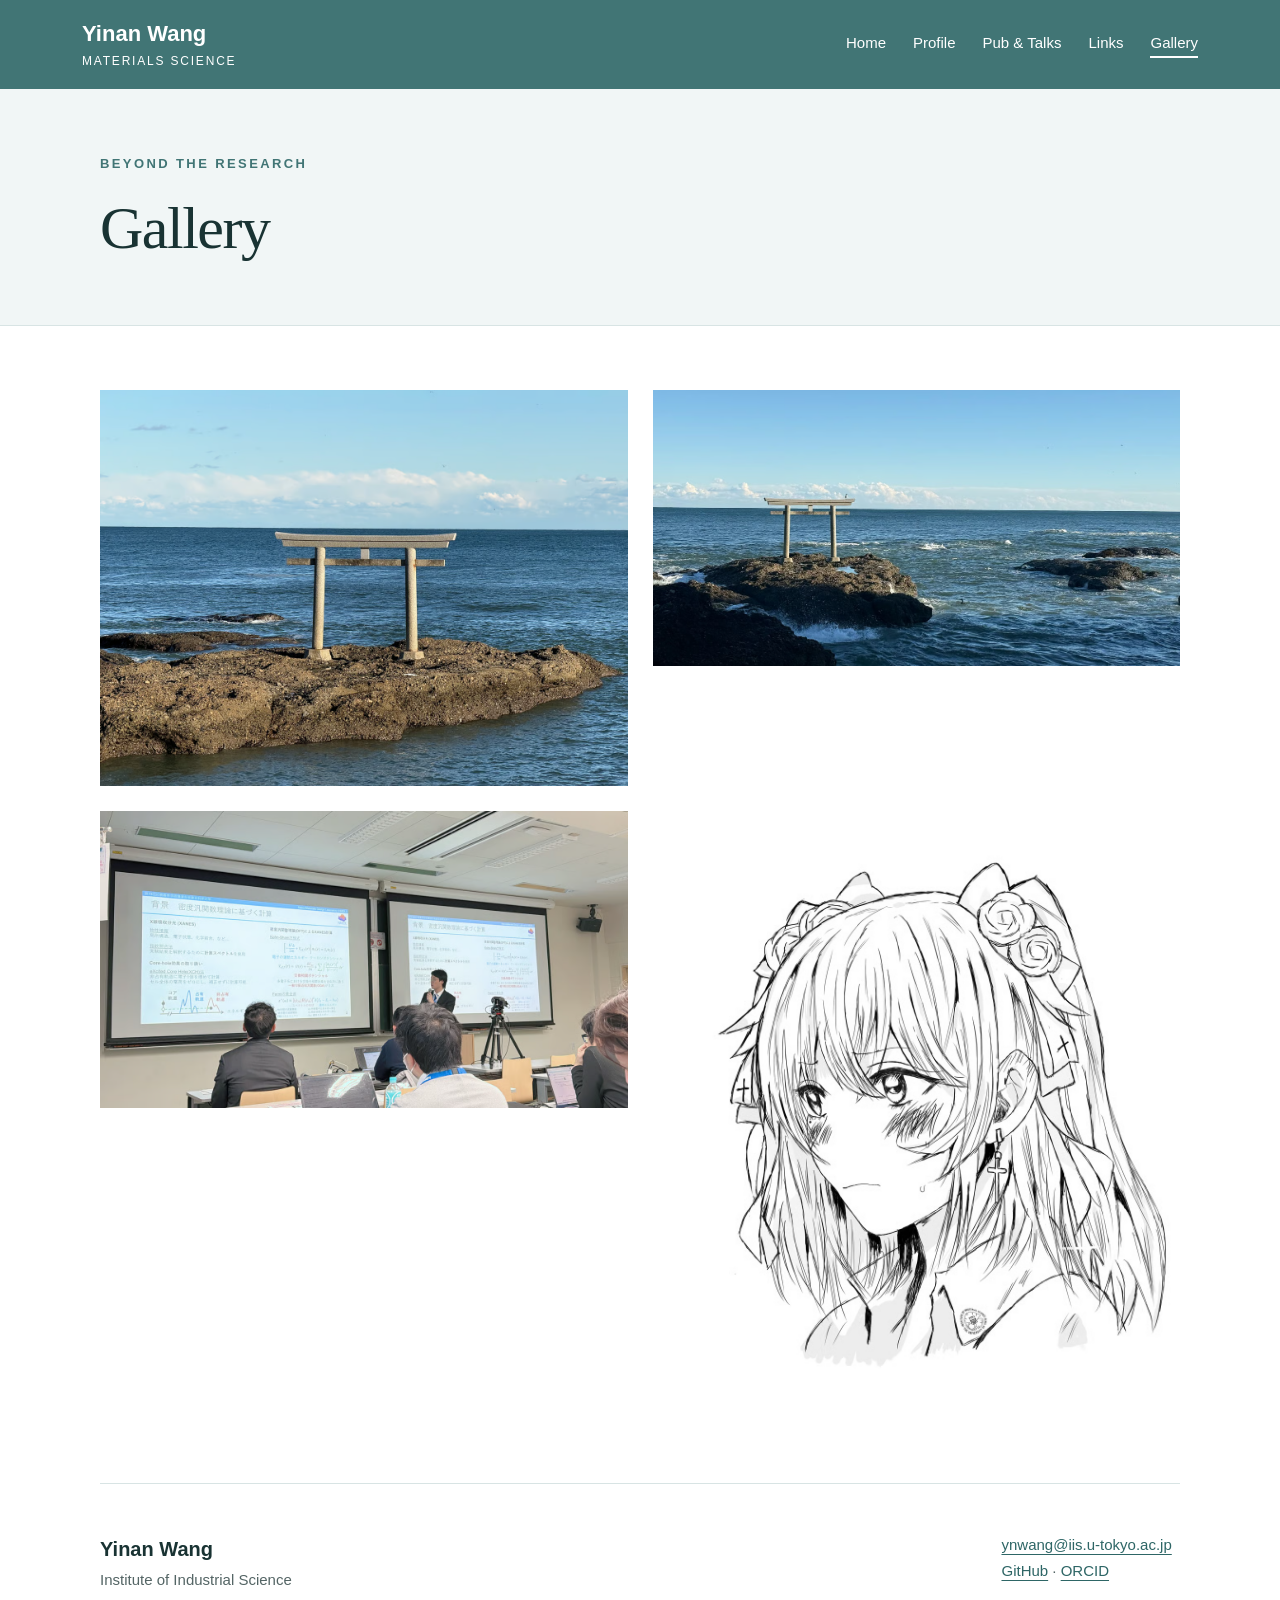
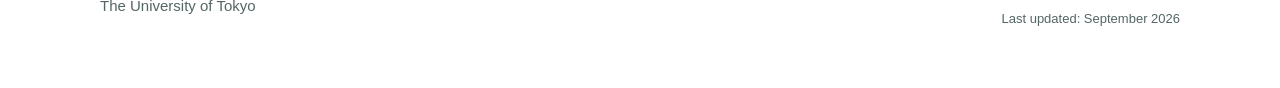
==== gallery.html @ ed092a75 "Migrate personal academic website from Jimdo Add responsive Home, Profile, Publications & Talks, Lin" ====
<!doctype html>
<html lang="en"><head><meta charset="utf-8"><meta name="viewport" content="width=device-width,initial-scale=1"><title>Gallery | Yinan Wang</title><meta name="description" content="Yinan Wang — materials science, measurement informatics, machine learning, XAS and EELS at the University of Tokyo."><meta name="theme-color" content="#417575"><link rel="canonical" href="https://yinanwang-iis.github.io/gallery.html"><link rel="icon" href="favicon.svg" type="image/svg+xml"><link rel="stylesheet" href="style.css"></head>
<body><a class="skip" href="#main">Skip to content</a><header><nav aria-label="Main navigation"><a class="wordmark" href="index.html">Yinan Wang<span>Materials Science</span></a><div class="nav-links"><a href="index.html">Home</a><a href="profile.html">Profile</a><a href="pub-and-talks.html">Pub & Talks</a><a href="links.html">Links</a><a href="gallery.html" aria-current="page">Gallery</a></div></nav></header><main id="main"><div class="page-title"><p class="eyebrow">BEYOND THE RESEARCH</p><h1>Gallery</h1></div><section class="section gallery" aria-label="Photo gallery"><a href="gallery-1.avif" aria-label="View torii gate on the rocky coast"><img class="" src="gallery-1.avif" alt="Torii gate on the rocky coast" loading="lazy" decoding="async"></a><a href="gallery-2.avif" aria-label="View torii gate and the open sea"><img class="" src="gallery-2.avif" alt="Torii gate and the open sea" loading="lazy" decoding="async"></a><a href="gallery-3.avif" aria-label="View research presentation"><img class="" src="gallery-3.avif" alt="Research presentation" loading="lazy" decoding="async"></a><a href="gallery-4.avif" aria-label="View black-and-white character illustration"><img class="" src="gallery-4.avif" alt="Black-and-white character illustration" loading="lazy" decoding="async"></a></section></main><footer><div><strong>Yinan Wang</strong><p>Institute of Industrial Science<br>The University of Tokyo</p></div><div><a href="mailto:ynwang@iis.u-tokyo.ac.jp">ynwang@iis.u-tokyo.ac.jp</a><p><a href="https://github.com/YinanWang-iis">GitHub</a> · <a href="https://orcid.org/0009-0008-8642-6753">ORCID</a></p><small>Last updated: September 2026</small></div></footer></body></html>
---- style.css ----
:root{--teal:#417575;--ink:#193333;--muted:#546565;--line:#d8e4e4;--soft:#f1f6f6}*{box-sizing:border-box}html{scroll-behavior:smooth;scroll-padding-top:110px}body{margin:0;font-family:Arial,"Noto Sans JP",sans-serif;color:var(--ink);font-size:17px;line-height:1.75;background:#fff}a{color:#2e6666;text-underline-offset:4px;overflow-wrap:anywhere}a:hover{color:#163c3c}a:focus-visible{outline:3px solid #bf8321;outline-offset:5px}header{background:var(--teal);color:white}nav{max-width:1180px;margin:auto;padding:20px 32px;display:flex;align-items:center;justify-content:space-between;gap:28px}nav a{color:white;text-decoration:none}nav a:hover{color:white;text-decoration:underline}.wordmark{font-size:22px;font-weight:700;line-height:1.25;white-space:nowrap}.wordmark span{display:block;font-size:12px;letter-spacing:1.8px;font-weight:400;text-transform:uppercase;margin-top:6px}.nav-links{display:flex;gap:27px;flex-wrap:wrap;font-size:15px}.nav-links a[aria-current]{border-bottom:2px solid #fff}.hero{position:relative;min-height:490px;display:grid;align-items:center;isolation:isolate;background:#294c4c;color:#fff}.hero>img{position:absolute;inset:0;width:100%;height:100%;object-fit:cover;z-index:-2}.hero:after{content:"";position:absolute;inset:0;z-index:-1;background:linear-gradient(90deg,rgba(9,28,31,.64),rgba(9,28,31,.16))}.hero>div{width:min(1080px,calc(100% - 64px));margin:auto;padding:60px 0}.eyebrow{font-size:13px;font-weight:700;letter-spacing:2.4px;margin:0 0 20px}h1{font-family:Georgia,"Times New Roman",serif;font-size:clamp(42px,6.5vw,78px);line-height:1.1;letter-spacing:-1.5px;margin:0 0 25px;font-weight:400}.hero-subtitle{font-size:20px;max-width:540px}.section{max-width:1080px;margin:auto;padding:64px 0;border-bottom:1px solid var(--line)}h2{font-size:29px;line-height:1.3;letter-spacing:-.5px;margin:0 0 28px}h3{font-size:20px;line-height:1.5;margin:20px 0 10px}p{margin:0 0 20px}.about{display:grid;grid-template-columns:1fr 245px;align-items:center;gap:75px}.portrait{width:245px;height:270px;object-fit:cover;object-position:center;border-radius:2px}.text-link{display:inline-block;font-weight:700;margin-top:14px}.news ul{padding:0;list-style:none;margin:0}.news li{padding:14px 0;border-bottom:1px solid #e6eeee}.news li:last-child{border:0}.education{display:grid;grid-template-columns:1fr 280px;gap:64px;align-items:center}.education img{width:100%;height:350px;object-fit:cover}.research-grid{display:grid;grid-template-columns:repeat(3,1fr);gap:35px 26px}.research-grid article{min-width:0}.research-image{width:100%;height:190px;object-fit:cover}.research-grid p{font-size:16px;color:var(--muted)}.skills-grid{display:grid;grid-template-columns:repeat(3,1fr);gap:36px}.honors{background:var(--soft);padding:38px;margin-top:35px}.honors p:last-child{margin-bottom:0}.page-title{background:var(--soft);padding:64px max(32px,calc((100vw - 1080px)/2));border-bottom:1px solid var(--line)}.page-title h1{font-size:clamp(40px,5vw,60px);margin:0}.page-title .eyebrow{color:var(--teal)}.prose{max-width:860px}.prose p{line-height:1.95}.publications h2{color:var(--teal);margin-top:50px;padding-bottom:15px;border-bottom:1px solid var(--line)}.publications h2:first-child{margin-top:0}.publications h3{max-width:930px;font-size:19px}.publications p{margin-bottom:28px}.publications h3+h3{font-size:17px;font-weight:400;color:var(--muted);margin-top:4px}.links ul{padding-left:22px}.links li{margin-bottom:12px}.gallery{display:grid;grid-template-columns:1fr 1fr;gap:25px;align-items:start}.gallery img{width:100%;height:auto;display:block}.gallery a{display:block}footer{max-width:1080px;margin:0 auto;padding:48px 0;display:flex;justify-content:space-between;gap:28px;font-size:15px;color:var(--muted)}footer strong{color:var(--ink);font-size:20px}footer small{font-size:13px}.skip{position:absolute;left:10px;top:-100px;background:white;color:var(--ink);padding:10px;z-index:10}.skip:focus{top:10px}@media(max-width:1160px){.section,footer{margin-left:32px;margin-right:32px}}@media(max-width:760px){body{font-size:16px}nav{padding:18px 22px;align-items:flex-start;flex-direction:column;gap:18px}.nav-links{gap:14px 22px;font-size:14px}.wordmark span{font-size:12px}.hero{min-height:360px}.hero>div{width:calc(100% - 44px)}.hero-subtitle{font-size:17px}.section{padding:38px 0;margin:0 22px}h2{font-size:25px}.about{grid-template-columns:1fr;gap:24px}.portrait{width:180px;height:200px}.education{grid-template-columns:1fr;gap:24px}.education img{height:280px}.research-grid{grid-template-columns:1fr 1fr;gap:28px 20px}.research-image{height:150px}.skills-grid{grid-template-columns:1fr;gap:10px}.honors{padding:28px;margin-top:28px}.page-title{padding:38px 22px}.gallery{gap:16px}footer{margin:0 22px;flex-direction:column;padding:36px 0}}@media(max-width:440px){.research-grid,.gallery{grid-template-columns:1fr}.research-image{height:auto;max-height:250px;object-fit:cover}.nav-links{gap:12px 16px}}@media(prefers-reduced-motion:reduce){html{scroll-behavior:auto}}@media print{header,.hero,footer{display:none}.section{break-inside:avoid;padding:20px 0}a{color:inherit}}
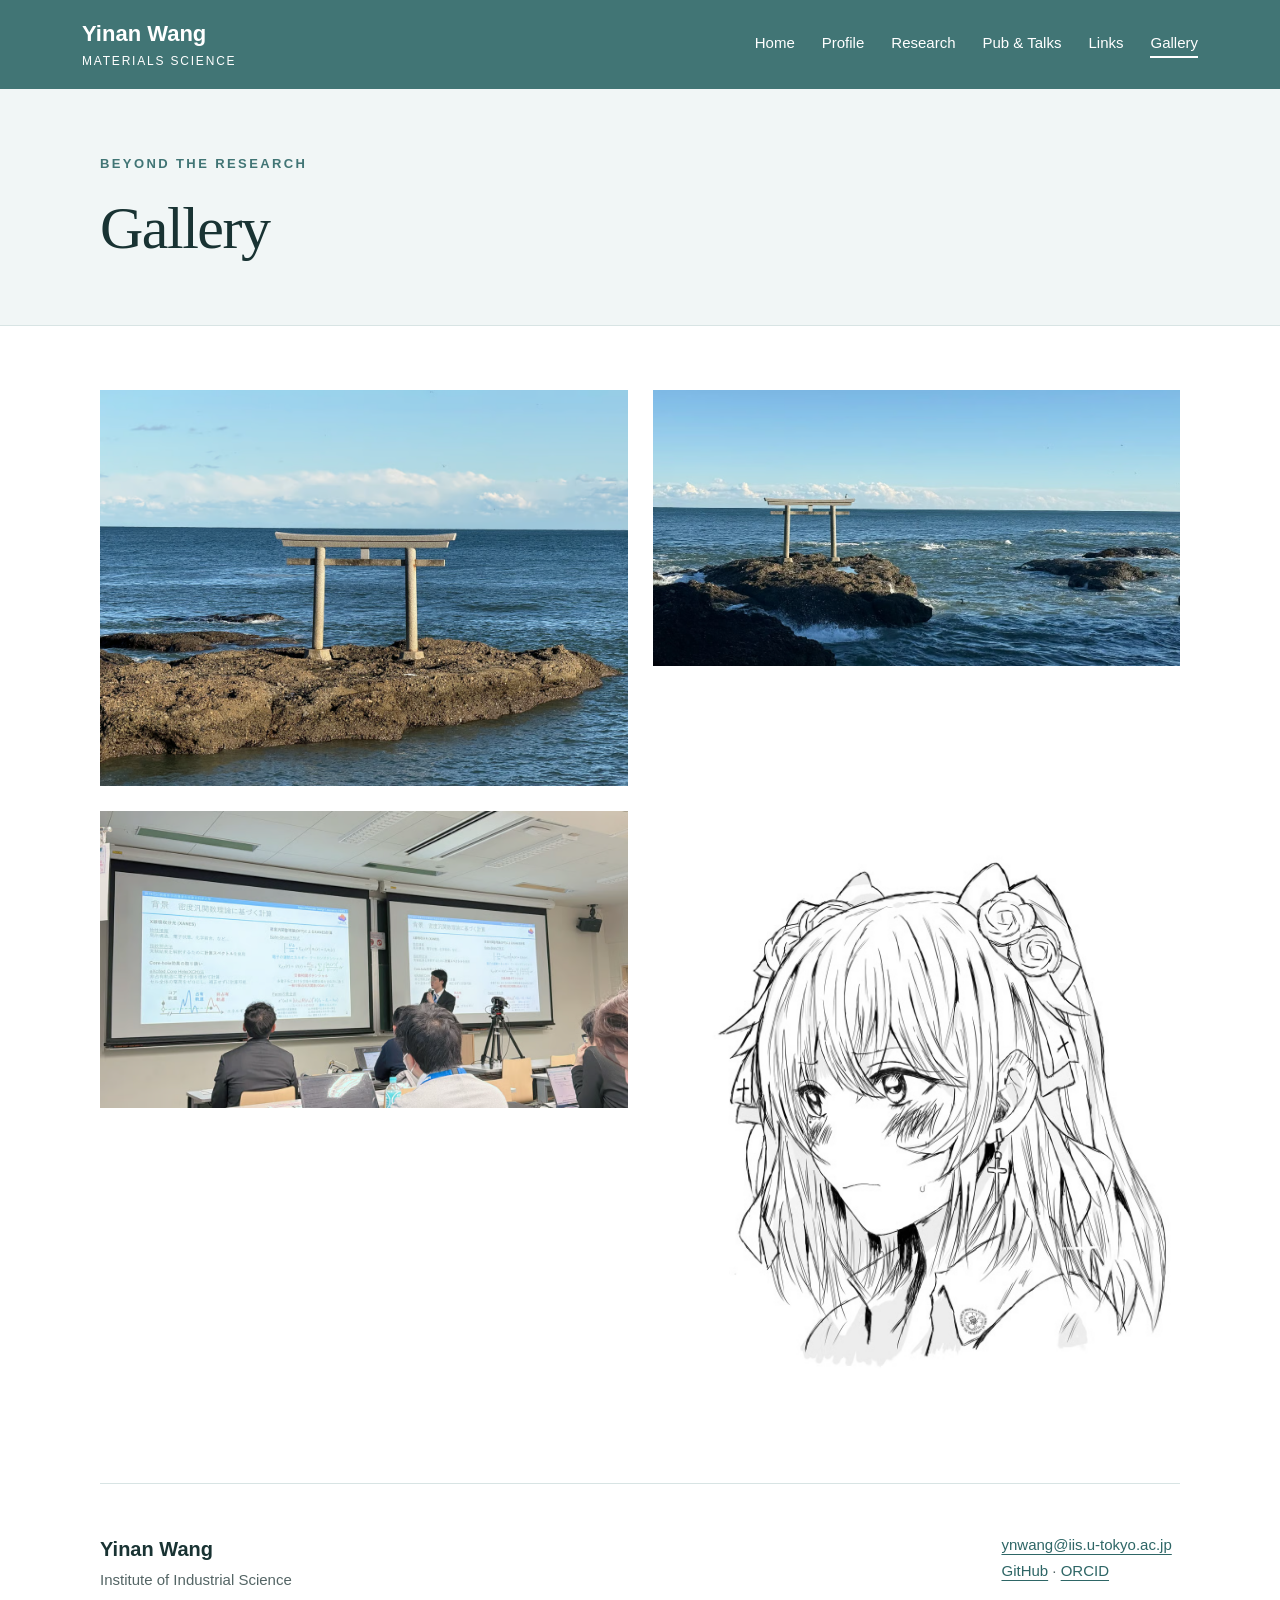
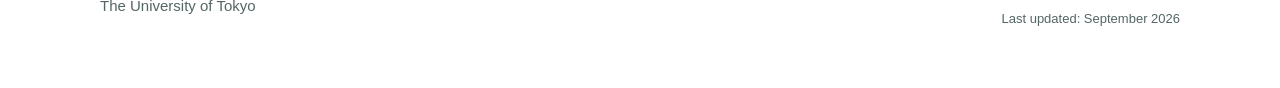
==== commit 7c8afe18: "Add Research page and tidy membership and publication spacing Introduce core-loss spectroscopy and 2" ====
--- a/gallery.html
+++ b/gallery.html
@@ -1,3 +1,3 @@
 <!doctype html>
 <html lang="en"><head><meta charset="utf-8"><meta name="viewport" content="width=device-width,initial-scale=1"><title>Gallery | Yinan Wang</title><meta name="description" content="Yinan Wang — materials science, measurement informatics, machine learning, XAS and EELS at the University of Tokyo."><meta name="theme-color" content="#417575"><link rel="canonical" href="https://yinanwang-iis.github.io/gallery.html"><link rel="icon" href="favicon.svg" type="image/svg+xml"><link rel="stylesheet" href="style.css"></head>
-<body><a class="skip" href="#main">Skip to content</a><header><nav aria-label="Main navigation"><a class="wordmark" href="index.html">Yinan Wang<span>Materials Science</span></a><div class="nav-links"><a href="index.html">Home</a><a href="profile.html">Profile</a><a href="pub-and-talks.html">Pub & Talks</a><a href="links.html">Links</a><a href="gallery.html" aria-current="page">Gallery</a></div></nav></header><main id="main"><div class="page-title"><p class="eyebrow">BEYOND THE RESEARCH</p><h1>Gallery</h1></div><section class="section gallery" aria-label="Photo gallery"><a href="gallery-1.avif" aria-label="View torii gate on the rocky coast"><img class="" src="gallery-1.avif" alt="Torii gate on the rocky coast" loading="lazy" decoding="async"></a><a href="gallery-2.avif" aria-label="View torii gate and the open sea"><img class="" src="gallery-2.avif" alt="Torii gate and the open sea" loading="lazy" decoding="async"></a><a href="gallery-3.avif" aria-label="View research presentation"><img class="" src="gallery-3.avif" alt="Research presentation" loading="lazy" decoding="async"></a><a href="gallery-4.avif" aria-label="View black-and-white character illustration"><img class="" src="gallery-4.avif" alt="Black-and-white character illustration" loading="lazy" decoding="async"></a></section></main><footer><div><strong>Yinan Wang</strong><p>Institute of Industrial Science<br>The University of Tokyo</p></div><div><a href="mailto:ynwang@iis.u-tokyo.ac.jp">ynwang@iis.u-tokyo.ac.jp</a><p><a href="https://github.com/YinanWang-iis">GitHub</a> · <a href="https://orcid.org/0009-0008-8642-6753">ORCID</a></p><small>Last updated: September 2026</small></div></footer></body></html>+<body><a class="skip" href="#main">Skip to content</a><header><nav aria-label="Main navigation"><a class="wordmark" href="index.html">Yinan Wang<span>Materials Science</span></a><div class="nav-links"><a href="index.html">Home</a><a href="profile.html">Profile</a><a href="research.html">Research</a><a href="pub-and-talks.html">Pub & Talks</a><a href="links.html">Links</a><a href="gallery.html" aria-current="page">Gallery</a></div></nav></header><main id="main"><div class="page-title"><p class="eyebrow">BEYOND THE RESEARCH</p><h1>Gallery</h1></div><section class="section gallery" aria-label="Photo gallery"><a href="gallery-1.avif" aria-label="View torii gate on the rocky coast"><img class="" src="gallery-1.avif" alt="Torii gate on the rocky coast" loading="lazy" decoding="async"></a><a href="gallery-2.avif" aria-label="View torii gate and the open sea"><img class="" src="gallery-2.avif" alt="Torii gate and the open sea" loading="lazy" decoding="async"></a><a href="gallery-3.avif" aria-label="View research presentation"><img class="" src="gallery-3.avif" alt="Research presentation" loading="lazy" decoding="async"></a><a href="gallery-4.avif" aria-label="View black-and-white character illustration"><img class="" src="gallery-4.avif" alt="Black-and-white character illustration" loading="lazy" decoding="async"></a></section></main><footer><div><strong>Yinan Wang</strong><p>Institute of Industrial Science<br>The University of Tokyo</p></div><div><a href="mailto:ynwang@iis.u-tokyo.ac.jp">ynwang@iis.u-tokyo.ac.jp</a><p><a href="https://github.com/YinanWang-iis">GitHub</a> · <a href="https://orcid.org/0009-0008-8642-6753">ORCID</a></p><small>Last updated: September 2026</small></div></footer></body></html>
--- a/style.css
+++ b/style.css
@@ -1 +1,4 @@
 :root{--teal:#417575;--ink:#193333;--muted:#546565;--line:#d8e4e4;--soft:#f1f6f6}*{box-sizing:border-box}html{scroll-behavior:smooth;scroll-padding-top:110px}body{margin:0;font-family:Arial,"Noto Sans JP",sans-serif;color:var(--ink);font-size:17px;line-height:1.75;background:#fff}a{color:#2e6666;text-underline-offset:4px;overflow-wrap:anywhere}a:hover{color:#163c3c}a:focus-visible{outline:3px solid #bf8321;outline-offset:5px}header{background:var(--teal);color:white}nav{max-width:1180px;margin:auto;padding:20px 32px;display:flex;align-items:center;justify-content:space-between;gap:28px}nav a{color:white;text-decoration:none}nav a:hover{color:white;text-decoration:underline}.wordmark{font-size:22px;font-weight:700;line-height:1.25;white-space:nowrap}.wordmark span{display:block;font-size:12px;letter-spacing:1.8px;font-weight:400;text-transform:uppercase;margin-top:6px}.nav-links{display:flex;gap:27px;flex-wrap:wrap;font-size:15px}.nav-links a[aria-current]{border-bottom:2px solid #fff}.hero{position:relative;min-height:490px;display:grid;align-items:center;isolation:isolate;background:#294c4c;color:#fff}.hero>img{position:absolute;inset:0;width:100%;height:100%;object-fit:cover;z-index:-2}.hero:after{content:"";position:absolute;inset:0;z-index:-1;background:linear-gradient(90deg,rgba(9,28,31,.64),rgba(9,28,31,.16))}.hero>div{width:min(1080px,calc(100% - 64px));margin:auto;padding:60px 0}.eyebrow{font-size:13px;font-weight:700;letter-spacing:2.4px;margin:0 0 20px}h1{font-family:Georgia,"Times New Roman",serif;font-size:clamp(42px,6.5vw,78px);line-height:1.1;letter-spacing:-1.5px;margin:0 0 25px;font-weight:400}.hero-subtitle{font-size:20px;max-width:540px}.section{max-width:1080px;margin:auto;padding:64px 0;border-bottom:1px solid var(--line)}h2{font-size:29px;line-height:1.3;letter-spacing:-.5px;margin:0 0 28px}h3{font-size:20px;line-height:1.5;margin:20px 0 10px}p{margin:0 0 20px}.about{display:grid;grid-template-columns:1fr 245px;align-items:center;gap:75px}.portrait{width:245px;height:270px;object-fit:cover;object-position:center;border-radius:2px}.text-link{display:inline-block;font-weight:700;margin-top:14px}.news ul{padding:0;list-style:none;margin:0}.news li{padding:14px 0;border-bottom:1px solid #e6eeee}.news li:last-child{border:0}.education{display:grid;grid-template-columns:1fr 280px;gap:64px;align-items:center}.education img{width:100%;height:350px;object-fit:cover}.research-grid{display:grid;grid-template-columns:repeat(3,1fr);gap:35px 26px}.research-grid article{min-width:0}.research-image{width:100%;height:190px;object-fit:cover}.research-grid p{font-size:16px;color:var(--muted)}.skills-grid{display:grid;grid-template-columns:repeat(3,1fr);gap:36px}.honors{background:var(--soft);padding:38px;margin-top:35px}.honors p:last-child{margin-bottom:0}.page-title{background:var(--soft);padding:64px max(32px,calc((100vw - 1080px)/2));border-bottom:1px solid var(--line)}.page-title h1{font-size:clamp(40px,5vw,60px);margin:0}.page-title .eyebrow{color:var(--teal)}.prose{max-width:860px}.prose p{line-height:1.95}.publications h2{color:var(--teal);margin-top:50px;padding-bottom:15px;border-bottom:1px solid var(--line)}.publications h2:first-child{margin-top:0}.publications h3{max-width:930px;font-size:19px}.publications p{margin-bottom:28px}.publications h3+h3{font-size:17px;font-weight:400;color:var(--muted);margin-top:4px}.links ul{padding-left:22px}.links li{margin-bottom:12px}.gallery{display:grid;grid-template-columns:1fr 1fr;gap:25px;align-items:start}.gallery img{width:100%;height:auto;display:block}.gallery a{display:block}footer{max-width:1080px;margin:0 auto;padding:48px 0;display:flex;justify-content:space-between;gap:28px;font-size:15px;color:var(--muted)}footer strong{color:var(--ink);font-size:20px}footer small{font-size:13px}.skip{position:absolute;left:10px;top:-100px;background:white;color:var(--ink);padding:10px;z-index:10}.skip:focus{top:10px}@media(max-width:1160px){.section,footer{margin-left:32px;margin-right:32px}}@media(max-width:760px){body{font-size:16px}nav{padding:18px 22px;align-items:flex-start;flex-direction:column;gap:18px}.nav-links{gap:14px 22px;font-size:14px}.wordmark span{font-size:12px}.hero{min-height:360px}.hero>div{width:calc(100% - 44px)}.hero-subtitle{font-size:17px}.section{padding:38px 0;margin:0 22px}h2{font-size:25px}.about{grid-template-columns:1fr;gap:24px}.portrait{width:180px;height:200px}.education{grid-template-columns:1fr;gap:24px}.education img{height:280px}.research-grid{grid-template-columns:1fr 1fr;gap:28px 20px}.research-image{height:150px}.skills-grid{grid-template-columns:1fr;gap:10px}.honors{padding:28px;margin-top:28px}.page-title{padding:38px 22px}.gallery{gap:16px}footer{margin:0 22px;flex-direction:column;padding:36px 0}}@media(max-width:440px){.research-grid,.gallery{grid-template-columns:1fr}.research-image{height:auto;max-height:250px;object-fit:cover}.nav-links{gap:12px 16px}}@media(prefers-reduced-motion:reduce){html{scroll-behavior:auto}}@media print{header,.hero,footer{display:none}.section{break-inside:avoid;padding:20px 0}a{color:inherit}}
+
+/* Research page */
+.research-overview{max-width:860px;margin:0 auto;padding:42px 0 0}.research-topics{display:flex;flex-wrap:wrap;gap:12px 28px;margin:26px 0 0;font-size:16px;font-weight:700}.research-detail{max-width:860px}.research-detail>.eyebrow{color:var(--teal)}.research-project{margin-top:34px;padding-left:24px;border-left:3px solid var(--line)}.research-project h3{font-size:23px;line-height:1.4;margin:0 0 16px}.research-context{background:var(--soft);padding:26px 28px;margin-top:38px}.research-context h3{margin:0 0 12px}.research-context p{margin:0}.related-paper{font-size:16px;line-height:1.6;margin-bottom:0}.related-paper span{display:block;color:var(--muted);font-size:13px;letter-spacing:1px;text-transform:uppercase;margin-bottom:5px}.research-detail>p{max-width:820px}@media(max-width:1160px){.research-overview{margin-left:32px;margin-right:32px}}@media(max-width:760px){.research-overview{margin:0 22px;padding-top:30px}.research-project{padding-left:18px}.research-project h3{font-size:21px}.research-context{padding:22px}.research-topics{gap:10px 20px}}
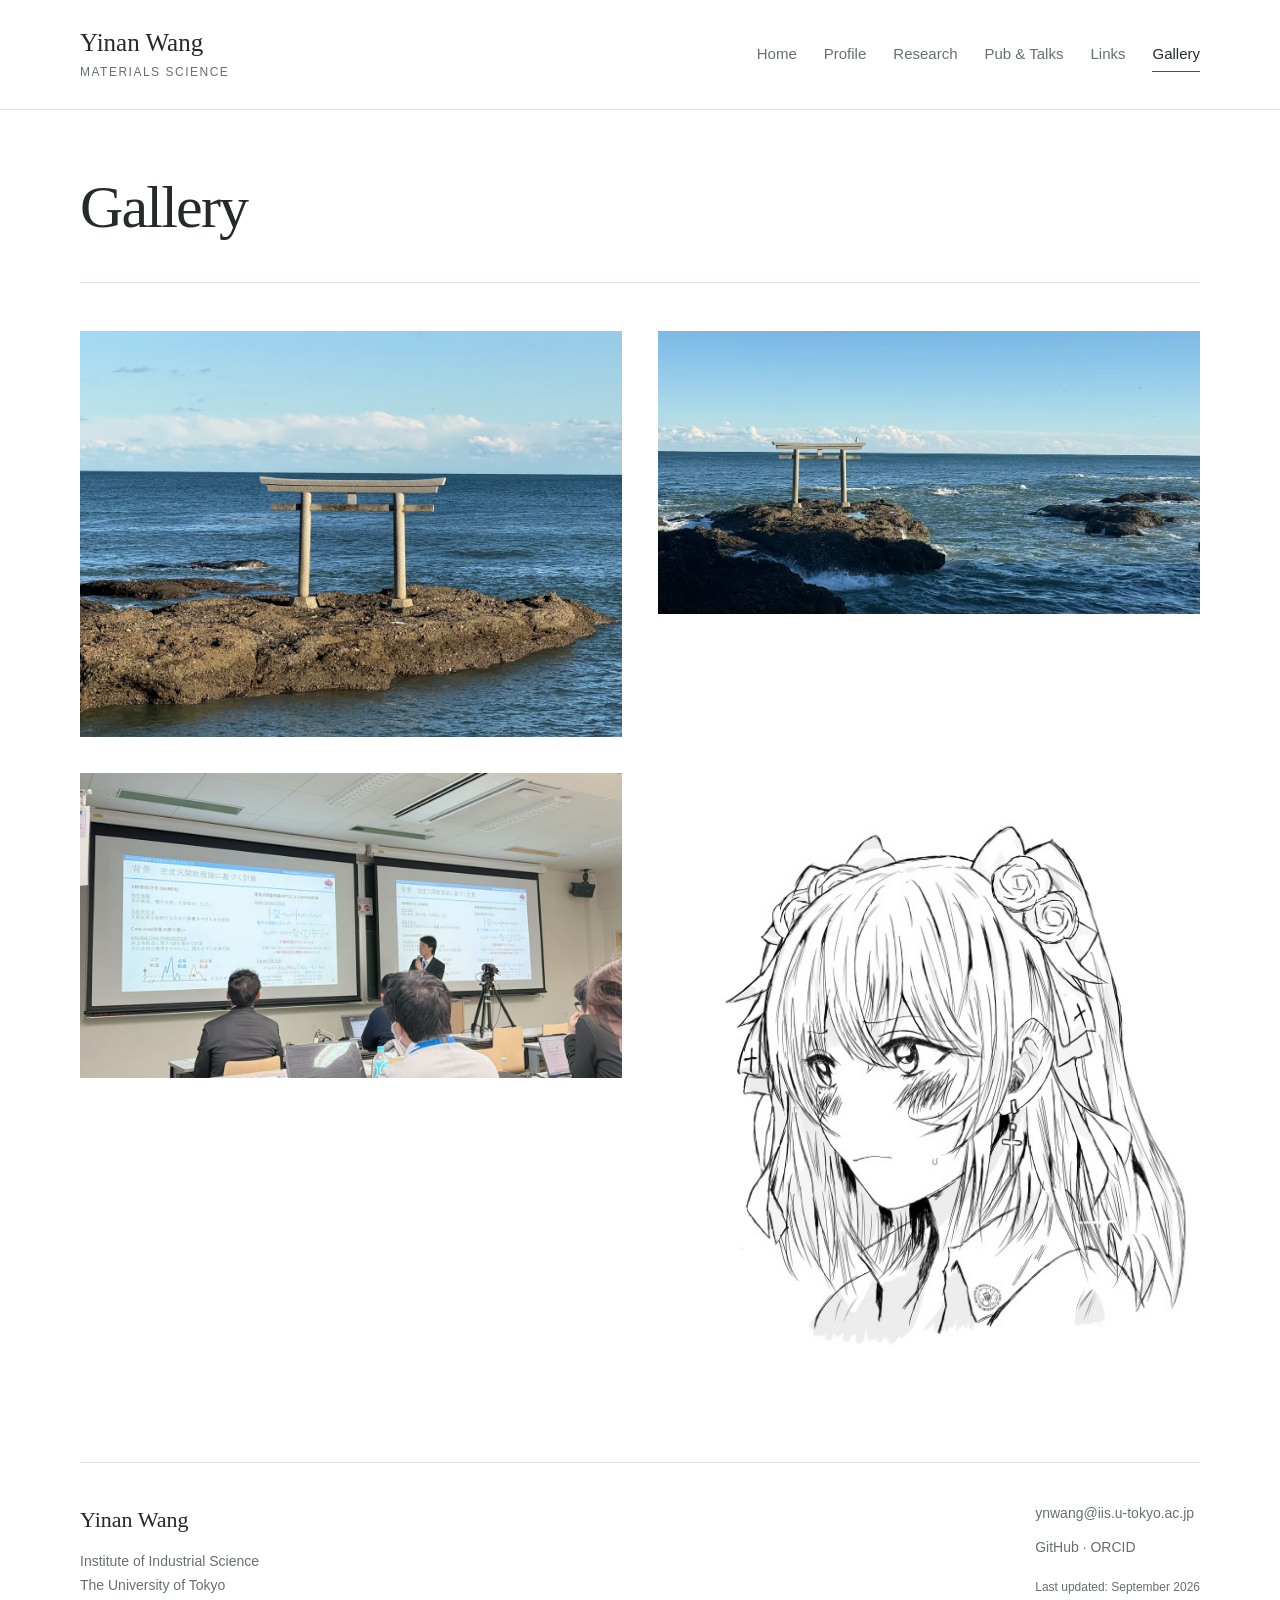
==== commit 4225397a: "Refine academic layout, typography, and links Rework the homepage into a restrained editorial layout" ====
--- a/gallery.html
+++ b/gallery.html
@@ -1,3 +1,3 @@
 <!doctype html>
-<html lang="en"><head><meta charset="utf-8"><meta name="viewport" content="width=device-width,initial-scale=1"><title>Gallery | Yinan Wang</title><meta name="description" content="Yinan Wang — materials science, measurement informatics, machine learning, XAS and EELS at the University of Tokyo."><meta name="theme-color" content="#417575"><link rel="canonical" href="https://yinanwang-iis.github.io/gallery.html"><link rel="icon" href="favicon.svg" type="image/svg+xml"><link rel="stylesheet" href="style.css"></head>
-<body><a class="skip" href="#main">Skip to content</a><header><nav aria-label="Main navigation"><a class="wordmark" href="index.html">Yinan Wang<span>Materials Science</span></a><div class="nav-links"><a href="index.html">Home</a><a href="profile.html">Profile</a><a href="research.html">Research</a><a href="pub-and-talks.html">Pub & Talks</a><a href="links.html">Links</a><a href="gallery.html" aria-current="page">Gallery</a></div></nav></header><main id="main"><div class="page-title"><p class="eyebrow">BEYOND THE RESEARCH</p><h1>Gallery</h1></div><section class="section gallery" aria-label="Photo gallery"><a href="gallery-1.avif" aria-label="View torii gate on the rocky coast"><img class="" src="gallery-1.avif" alt="Torii gate on the rocky coast" loading="lazy" decoding="async"></a><a href="gallery-2.avif" aria-label="View torii gate and the open sea"><img class="" src="gallery-2.avif" alt="Torii gate and the open sea" loading="lazy" decoding="async"></a><a href="gallery-3.avif" aria-label="View research presentation"><img class="" src="gallery-3.avif" alt="Research presentation" loading="lazy" decoding="async"></a><a href="gallery-4.avif" aria-label="View black-and-white character illustration"><img class="" src="gallery-4.avif" alt="Black-and-white character illustration" loading="lazy" decoding="async"></a></section></main><footer><div><strong>Yinan Wang</strong><p>Institute of Industrial Science<br>The University of Tokyo</p></div><div><a href="mailto:ynwang@iis.u-tokyo.ac.jp">ynwang@iis.u-tokyo.ac.jp</a><p><a href="https://github.com/YinanWang-iis">GitHub</a> · <a href="https://orcid.org/0009-0008-8642-6753">ORCID</a></p><small>Last updated: September 2026</small></div></footer></body></html>+<html lang="en"><head><meta charset="utf-8"><meta name="viewport" content="width=device-width,initial-scale=1"><title>Gallery | Yinan Wang</title><meta name="description" content="Yinan Wang — materials science, measurement informatics, machine learning, XAS and EELS at the University of Tokyo."><meta name="theme-color" content="#ffffff"><link rel="canonical" href="https://yinanwang-iis.github.io/gallery.html"><link rel="icon" href="favicon.svg" type="image/svg+xml"><link rel="stylesheet" href="style.css?v=20260926-editorial"></head>
+<body><a class="skip" href="#main">Skip to content</a><header><nav aria-label="Main navigation"><a class="wordmark" href="index.html">Yinan Wang<span>Materials Science</span></a><div class="nav-links"><a href="index.html">Home</a><a href="profile.html">Profile</a><a href="research.html">Research</a><a href="pub-and-talks.html">Pub & Talks</a><a href="links.html">Links</a><a href="gallery.html" aria-current="page">Gallery</a></div></nav></header><main id="main"><div class="page-title"><h1>Gallery</h1></div><section class="section gallery" aria-label="Photo gallery"><a href="gallery-1.avif" aria-label="View torii gate on the rocky coast"><img class="" src="gallery-1.avif" width="1280" height="960" alt="Torii gate on the rocky coast" loading="lazy" decoding="async"></a><a href="gallery-2.avif" aria-label="View torii gate and the open sea"><img class="" src="gallery-2.avif" width="1280" height="669" alt="Torii gate and the open sea" loading="lazy" decoding="async"></a><a href="gallery-3.avif" aria-label="View research presentation"><img class="" src="gallery-3.avif" width="1280" height="720" alt="Research presentation" loading="lazy" decoding="async"></a><a href="gallery-4.avif" aria-label="View black-and-white character illustration"><img class="" src="gallery-4.avif" width="1110" height="1280" alt="Black-and-white character illustration" loading="lazy" decoding="async"></a></section></main><footer><div><strong>Yinan Wang</strong><p>Institute of Industrial Science<br>The University of Tokyo</p></div><div><a href="mailto:ynwang@iis.u-tokyo.ac.jp">ynwang@iis.u-tokyo.ac.jp</a><p><a href="https://github.com/YinanWang-iis">GitHub</a> · <a href="https://orcid.org/0009-0008-8642-6753">ORCID</a></p><small>Last updated: September 2026</small></div></footer></body></html>
--- a/style.css
+++ b/style.css
@@ -1,4 +1,10 @@
-:root{--teal:#417575;--ink:#193333;--muted:#546565;--line:#d8e4e4;--soft:#f1f6f6}*{box-sizing:border-box}html{scroll-behavior:smooth;scroll-padding-top:110px}body{margin:0;font-family:Arial,"Noto Sans JP",sans-serif;color:var(--ink);font-size:17px;line-height:1.75;background:#fff}a{color:#2e6666;text-underline-offset:4px;overflow-wrap:anywhere}a:hover{color:#163c3c}a:focus-visible{outline:3px solid #bf8321;outline-offset:5px}header{background:var(--teal);color:white}nav{max-width:1180px;margin:auto;padding:20px 32px;display:flex;align-items:center;justify-content:space-between;gap:28px}nav a{color:white;text-decoration:none}nav a:hover{color:white;text-decoration:underline}.wordmark{font-size:22px;font-weight:700;line-height:1.25;white-space:nowrap}.wordmark span{display:block;font-size:12px;letter-spacing:1.8px;font-weight:400;text-transform:uppercase;margin-top:6px}.nav-links{display:flex;gap:27px;flex-wrap:wrap;font-size:15px}.nav-links a[aria-current]{border-bottom:2px solid #fff}.hero{position:relative;min-height:490px;display:grid;align-items:center;isolation:isolate;background:#294c4c;color:#fff}.hero>img{position:absolute;inset:0;width:100%;height:100%;object-fit:cover;z-index:-2}.hero:after{content:"";position:absolute;inset:0;z-index:-1;background:linear-gradient(90deg,rgba(9,28,31,.64),rgba(9,28,31,.16))}.hero>div{width:min(1080px,calc(100% - 64px));margin:auto;padding:60px 0}.eyebrow{font-size:13px;font-weight:700;letter-spacing:2.4px;margin:0 0 20px}h1{font-family:Georgia,"Times New Roman",serif;font-size:clamp(42px,6.5vw,78px);line-height:1.1;letter-spacing:-1.5px;margin:0 0 25px;font-weight:400}.hero-subtitle{font-size:20px;max-width:540px}.section{max-width:1080px;margin:auto;padding:64px 0;border-bottom:1px solid var(--line)}h2{font-size:29px;line-height:1.3;letter-spacing:-.5px;margin:0 0 28px}h3{font-size:20px;line-height:1.5;margin:20px 0 10px}p{margin:0 0 20px}.about{display:grid;grid-template-columns:1fr 245px;align-items:center;gap:75px}.portrait{width:245px;height:270px;object-fit:cover;object-position:center;border-radius:2px}.text-link{display:inline-block;font-weight:700;margin-top:14px}.news ul{padding:0;list-style:none;margin:0}.news li{padding:14px 0;border-bottom:1px solid #e6eeee}.news li:last-child{border:0}.education{display:grid;grid-template-columns:1fr 280px;gap:64px;align-items:center}.education img{width:100%;height:350px;object-fit:cover}.research-grid{display:grid;grid-template-columns:repeat(3,1fr);gap:35px 26px}.research-grid article{min-width:0}.research-image{width:100%;height:190px;object-fit:cover}.research-grid p{font-size:16px;color:var(--muted)}.skills-grid{display:grid;grid-template-columns:repeat(3,1fr);gap:36px}.honors{background:var(--soft);padding:38px;margin-top:35px}.honors p:last-child{margin-bottom:0}.page-title{background:var(--soft);padding:64px max(32px,calc((100vw - 1080px)/2));border-bottom:1px solid var(--line)}.page-title h1{font-size:clamp(40px,5vw,60px);margin:0}.page-title .eyebrow{color:var(--teal)}.prose{max-width:860px}.prose p{line-height:1.95}.publications h2{color:var(--teal);margin-top:50px;padding-bottom:15px;border-bottom:1px solid var(--line)}.publications h2:first-child{margin-top:0}.publications h3{max-width:930px;font-size:19px}.publications p{margin-bottom:28px}.publications h3+h3{font-size:17px;font-weight:400;color:var(--muted);margin-top:4px}.links ul{padding-left:22px}.links li{margin-bottom:12px}.gallery{display:grid;grid-template-columns:1fr 1fr;gap:25px;align-items:start}.gallery img{width:100%;height:auto;display:block}.gallery a{display:block}footer{max-width:1080px;margin:0 auto;padding:48px 0;display:flex;justify-content:space-between;gap:28px;font-size:15px;color:var(--muted)}footer strong{color:var(--ink);font-size:20px}footer small{font-size:13px}.skip{position:absolute;left:10px;top:-100px;background:white;color:var(--ink);padding:10px;z-index:10}.skip:focus{top:10px}@media(max-width:1160px){.section,footer{margin-left:32px;margin-right:32px}}@media(max-width:760px){body{font-size:16px}nav{padding:18px 22px;align-items:flex-start;flex-direction:column;gap:18px}.nav-links{gap:14px 22px;font-size:14px}.wordmark span{font-size:12px}.hero{min-height:360px}.hero>div{width:calc(100% - 44px)}.hero-subtitle{font-size:17px}.section{padding:38px 0;margin:0 22px}h2{font-size:25px}.about{grid-template-columns:1fr;gap:24px}.portrait{width:180px;height:200px}.education{grid-template-columns:1fr;gap:24px}.education img{height:280px}.research-grid{grid-template-columns:1fr 1fr;gap:28px 20px}.research-image{height:150px}.skills-grid{grid-template-columns:1fr;gap:10px}.honors{padding:28px;margin-top:28px}.page-title{padding:38px 22px}.gallery{gap:16px}footer{margin:0 22px;flex-direction:column;padding:36px 0}}@media(max-width:440px){.research-grid,.gallery{grid-template-columns:1fr}.research-image{height:auto;max-height:250px;object-fit:cover}.nav-links{gap:12px 16px}}@media(prefers-reduced-motion:reduce){html{scroll-behavior:auto}}@media print{header,.hero,footer{display:none}.section{break-inside:avoid;padding:20px 0}a{color:inherit}}
-
-/* Research page */
-.research-overview{max-width:860px;margin:0 auto;padding:42px 0 0}.research-topics{display:flex;flex-wrap:wrap;gap:12px 28px;margin:26px 0 0;font-size:16px;font-weight:700}.research-detail{max-width:860px}.research-detail>.eyebrow{color:var(--teal)}.research-project{margin-top:34px;padding-left:24px;border-left:3px solid var(--line)}.research-project h3{font-size:23px;line-height:1.4;margin:0 0 16px}.research-context{background:var(--soft);padding:26px 28px;margin-top:38px}.research-context h3{margin:0 0 12px}.research-context p{margin:0}.related-paper{font-size:16px;line-height:1.6;margin-bottom:0}.related-paper span{display:block;color:var(--muted);font-size:13px;letter-spacing:1px;text-transform:uppercase;margin-bottom:5px}.research-detail>p{max-width:820px}@media(max-width:1160px){.research-overview{margin-left:32px;margin-right:32px}}@media(max-width:760px){.research-overview{margin:0 22px;padding-top:30px}.research-project{padding-left:18px}.research-project h3{font-size:21px}.research-context{padding:22px}.research-topics{gap:10px 20px}}
+:root{--ink:#242b29;--muted:#66716c;--accent:#315d50;--line:#dfe5e1;--soft:#f5f7f5;--serif:Georgia,"Times New Roman",serif;--sans:"Segoe UI",Arial,"Noto Sans JP",sans-serif}
+*{box-sizing:border-box}html{scroll-behavior:smooth;scroll-padding-top:32px}body{margin:0;background:#fff;color:var(--ink);font:17px/1.75 var(--sans);-webkit-font-smoothing:antialiased}a{color:var(--accent);text-decoration-thickness:1px;text-underline-offset:5px;overflow-wrap:anywhere}a:hover{text-decoration-color:currentColor;color:#173d30}a:focus-visible{outline:2px solid var(--accent);outline-offset:5px}img{max-width:100%}p{margin:0 0 22px}strong{font-weight:600}h1,h2,h3{color:var(--ink)}h1,h2{font-family:var(--serif);font-weight:400}h1{font-size:clamp(46px,5.3vw,68px);line-height:1.12;letter-spacing:-1.8px;margin:0 0 26px}h2{font-size:32px;line-height:1.25;letter-spacing:-.65px;margin:0 0 24px}h3{font-size:20px;line-height:1.5;font-weight:600;margin:0 0 12px}header{border-bottom:1px solid var(--line)}nav{max-width:1184px;margin:auto;padding:29px 32px;display:flex;align-items:center;justify-content:space-between;gap:28px}.wordmark{font-family:var(--serif);font-size:25px;line-height:1.15;color:var(--ink);text-decoration:none;white-space:nowrap}.wordmark span{display:block;margin-top:7px;font:12px/1.3 var(--sans);letter-spacing:1.5px;text-transform:uppercase;color:var(--muted)}.nav-links{display:flex;gap:27px;flex-wrap:wrap}.nav-links a{color:var(--muted);text-decoration:none;font-size:15px;line-height:1.6;padding:5px 0;border-bottom:1px solid transparent}.nav-links a:hover,.nav-links a[aria-current="page"]{color:var(--ink);border-bottom-color:var(--accent)}
+.home-intro,.section,footer,.page-title,.campus-photo{max-width:1120px;margin-left:auto;margin-right:auto}.home-intro{display:grid;grid-template-columns:minmax(0,1fr) 260px;gap:100px;padding:76px 0 72px;align-items:center}.affiliation{font-size:14px;color:var(--muted);margin:0 0 26px}.intro-field{font-family:var(--serif);font-size:25px;line-height:1.4;margin-top:-8px;margin-bottom:24px}.intro-copy>p:not(.affiliation):not(.intro-field){max-width:655px;color:#48554f}.intro-links{display:flex;gap:26px;flex-wrap:wrap;margin-top:28px}.intro-links a{font-size:15px;font-weight:600;text-decoration:none;border-bottom:1px solid #a8bdb3;padding-bottom:3px}.intro-photo{margin:0}.intro-photo img{display:block;width:260px;height:290px;object-fit:cover;object-position:center 35%}.intro-photo figcaption{font-size:14px;margin-top:13px;color:var(--muted)}.intro-photo figcaption a{color:var(--muted);text-decoration:none}.intro-photo figcaption a:hover{text-decoration:underline}.section{padding:48px 0;border-top:1px solid var(--line)}.section-heading{display:flex;justify-content:space-between;align-items:baseline;gap:25px;margin-bottom:25px}.section-heading h2{margin:0}.quiet-link{font-size:14px;text-decoration:none;border-bottom:1px solid #a8bdb3;white-space:nowrap}.section-intro{color:var(--muted);max-width:780px;margin-bottom:30px}.home-section{display:grid;grid-template-columns:230px minmax(0,1fr);column-gap:55px}.home-section>.section-heading{display:block;grid-column:1}.home-section>.section-heading h2{font-size:27px}.home-section>.section-heading .quiet-link{display:inline-block;margin-top:16px}.home-section>:not(.section-heading){grid-column:2}.home-section>.section-heading+*{grid-row:1}.home-section>.section-intro{margin-bottom:24px}.home-section>.research-grid{grid-row:2}.news ul{list-style:none;padding:0;margin:0}.news li{display:grid;grid-template-columns:76px minmax(0,1fr);gap:22px;padding:0 0 16px;font-size:16px;line-height:1.65}.news li:last-child{padding-bottom:0}.news time{font-size:14px;color:var(--muted);font-variant-numeric:tabular-nums;padding-top:2px}.news a{text-decoration-color:#a8bdb3;white-space:normal}.news em{font-style:normal}.research-grid{display:grid;grid-template-columns:1fr 1fr;gap:26px 36px}.research-grid article{min-width:0}.research-grid h3{font-size:18px}.research-grid p{font-size:16px;color:var(--muted);margin:0}.education-list{margin:0}.education-list>div{display:grid;grid-template-columns:165px minmax(0,1fr);gap:26px;margin-bottom:25px}.education-list>div:last-child{margin-bottom:0}.education-list dt{font-size:14px;color:var(--muted);padding-top:2px}.education-list dd{margin:0;font-size:16px}.education-list dd span{display:block;color:var(--muted)}.plain-list{list-style:none;margin:0;padding:0}.plain-list li{margin:0 0 8px;font-size:16px}.plain-list li:last-child{margin-bottom:0}.plain-list a{text-decoration-color:#a8bdb3}.skills-grid{display:grid;grid-template-columns:repeat(3,minmax(0,1fr));gap:26px}.skills-grid h3{font-size:17px}.skills-grid p{font-size:16px;color:var(--muted);margin:0}.campus-photo{padding:24px 0 0;margin-top:0;margin-bottom:58px}.campus-photo img{display:block;width:100%;height:225px;object-fit:cover;object-position:center 43%}.campus-photo figcaption{font-size:13px;color:var(--muted);margin-top:10px}
+.page-title{padding:64px 0 40px}.page-title h1{font-size:clamp(43px,5vw,60px);margin:0}.page-title .eyebrow{display:none}.prose,.research-overview,.research-detail,.publications,.links-directory{max-width:850px;margin-left:auto;margin-right:auto}.prose{padding-top:36px;padding-bottom:60px}.prose h2{font-size:29px}.prose p{line-height:1.9;margin-bottom:26px}.research-overview{padding:0 0 35px;color:#48554f}.research-topics{display:flex;gap:16px 28px;flex-wrap:wrap;margin-top:28px}.research-topics a{font-size:15px;text-decoration:none;border-bottom:1px solid #a8bdb3;padding-bottom:3px}.research-detail{padding:40px 0}.research-detail>p{max-width:790px}.research-project{padding:27px 0;margin-top:8px;border-bottom:1px solid var(--line)}.research-project:last-child{padding-bottom:0;border-bottom:0}.research-project h3{font-size:22px;max-width:760px;line-height:1.45}.research-context{margin:32px 0 8px;padding-left:25px;border-left:2px solid var(--accent)}.research-context h3{font-size:19px}.research-context p{margin:0;color:#48554f}.related-paper{margin-top:24px}.reference-label{font-size:12px;text-transform:uppercase;letter-spacing:1.1px;color:var(--muted)}.reference-title{font-family:var(--serif);font-size:18px;line-height:1.5;margin:7px 0 10px;color:#48554f}.paper-link,.paper-actions a{font-size:14px;font-weight:600;text-decoration:none;border-bottom:1px solid #a8bdb3;padding-bottom:2px}.publications{padding:38px 0}.publications h2{font-size:29px;margin-bottom:12px}.publication-entry{padding:25px 0;border-bottom:1px solid var(--line)}.publication-entry:last-child{border:0;padding-bottom:0}.paper-title{font-family:var(--serif);font-size:24px;font-weight:400;line-height:1.4;margin-bottom:14px;letter-spacing:-.15px}.paper-authors{font-size:15px;color:var(--muted);line-height:1.7;margin:0 0 9px}.paper-authors strong{color:var(--ink);font-weight:600}.paper-meta{font-size:15px;color:var(--muted);margin:0 0 12px;line-height:1.65}.paper-actions{display:flex;gap:18px;align-items:center;margin-top:13px}.talk-entry{padding:24px 0;border-bottom:1px solid var(--line)}.talk-entry:last-child{border:0;padding-bottom:0}.talk-entry h3{font-size:19px;line-height:1.6;font-weight:600;margin-bottom:9px}.talk-translation{font-size:16px;line-height:1.65;color:#48554f;margin:0 0 16px}.talk-format{display:inline-block;font-size:13px;color:var(--accent);letter-spacing:.4px}.links-directory{padding-bottom:55px}.directory-section{padding:30px 0 20px;border-top:1px solid var(--line)}.directory-section h2{font-size:27px;margin:0 0 18px}.directory-link{display:grid;grid-template-columns:200px minmax(0,1fr) 20px;align-items:baseline;gap:24px;text-decoration:none;color:var(--ink);padding:17px 0;border-bottom:1px solid #edf0ed}.directory-link:last-child{border-bottom:0}.directory-link:hover .directory-name{text-decoration:underline;text-underline-offset:5px}.directory-name{font-size:18px;font-weight:500}.directory-detail{font-size:15px;color:var(--muted)}.external-mark{font-size:17px;color:var(--muted)}.archive>p{color:var(--muted);font-size:16px;margin:0 0 4px}.gallery{display:grid;grid-template-columns:1fr 1fr;gap:36px;align-items:start;padding-bottom:64px}.gallery img{width:100%;height:auto;display:block}.gallery a{display:block}
+footer{padding:38px 0 44px;border-top:1px solid var(--line);display:flex;justify-content:space-between;gap:40px;font-size:14px;color:var(--muted)}footer strong{font-family:var(--serif);font-size:22px;font-weight:400;color:var(--ink)}footer p{margin:9px 0 15px}footer a{color:var(--muted);text-decoration:none}footer a:hover{text-decoration:underline}footer small{font-size:12px}.skip{position:absolute;left:12px;top:-100px;padding:10px 15px;background:white;color:var(--ink);z-index:20}.skip:focus{top:12px}
+@media(max-width:1200px){.home-intro,.section,footer,.page-title,.campus-photo{margin-left:40px;margin-right:40px}.prose,.research-overview,.research-detail,.publications,.links-directory{width:calc(100% - 80px);margin-left:auto;margin-right:auto}.home-intro{gap:60px}.home-section{grid-template-columns:200px minmax(0,1fr);gap:35px}.nav-links{gap:22px}}
+@media(max-width:900px){nav{align-items:flex-start}.nav-links{justify-content:flex-end;gap:12px 20px;max-width:430px}.home-intro{grid-template-columns:minmax(0,1fr) 210px;gap:40px;padding:55px 0}.intro-photo img{width:210px;height:265px}.intro-field{font-size:23px}.home-section{display:block}.section-heading{margin-bottom:28px}.home-section>.section-heading{display:flex}.home-section>.section-heading .quiet-link{margin-top:0}.education-list>div{grid-template-columns:165px 1fr}.research-grid{gap:28px}}
+@media(max-width:600px){body{font-size:16px}nav{padding:24px;flex-direction:column;gap:20px}.wordmark{font-size:24px}.wordmark span{font-size:12px}.nav-links{justify-content:flex-start;gap:9px 21px;max-width:none}.nav-links a{font-size:14px}.home-intro,.section,footer,.page-title,.campus-photo{margin-left:24px;margin-right:24px}.home-intro{display:flex;flex-direction:column;align-items:flex-start;padding:40px 0;gap:28px}.affiliation{font-size:13px;margin-bottom:24px;max-width:290px}h1{font-size:49px;letter-spacing:-1.3px}.intro-field{font-size:23px}.intro-photo{display:flex;align-items:flex-end;gap:20px}.intro-photo img{width:145px;height:175px}.intro-photo figcaption{margin:0 0 3px}.intro-links{gap:22px;margin-top:22px}.intro-links a{font-size:14px}.section{padding:34px 0}.home-section>.section-heading{display:block}.home-section>.section-heading .quiet-link{margin-top:12px}.home-section>.section-heading h2{font-size:27px}.news li{grid-template-columns:62px minmax(0,1fr);gap:16px;font-size:15px;padding-bottom:20px}.news time{font-size:13px}.research-grid{grid-template-columns:1fr;gap:24px}.research-grid h3{font-size:18px}.education-list>div{grid-template-columns:1fr;gap:5px;margin-bottom:23px}.skills-grid{grid-template-columns:1fr;gap:24px}.plain-list li{font-size:15px}.campus-photo{padding-top:10px;margin-bottom:38px}.campus-photo img{height:180px}.page-title{padding:40px 0 30px}.page-title h1{font-size:43px;letter-spacing:-1.1px}.prose,.research-overview,.research-detail,.publications,.links-directory{width:calc(100% - 48px);margin-left:auto;margin-right:auto}.prose h2,.research-detail h2,.publications h2{font-size:28px}.research-project h3{font-size:20px}.research-context{padding-left:18px}.research-topics{gap:13px 25px}.paper-title{font-size:23px}.publication-entry{padding:23px 0}.talk-entry h3{font-size:18px}.paper-authors,.paper-meta{font-size:14px}.directory-link{grid-template-columns:1fr 20px;gap:3px 12px;padding:16px 0}.directory-name{font-size:18px}.directory-detail{grid-column:1;grid-row:2;font-size:14px}.external-mark{grid-column:2;grid-row:1 / span 2;align-self:center}.gallery{grid-template-columns:1fr;gap:25px}.links-directory{padding-bottom:30px}footer{flex-direction:column;gap:10px;padding:30px 0}footer p{margin-bottom:12px}}
+@media(prefers-reduced-motion:reduce){html{scroll-behavior:auto}}@media print{header,.intro-photo,.campus-photo,footer,.skip{display:none}body{font-size:11pt}.section,.home-intro,.page-title{margin:0;padding:20px 0}.home-section{display:block}.publication-entry,.talk-entry{break-inside:avoid}a{color:inherit}}
+@media(max-width:600px){.nav-links{display:grid;grid-template-columns:repeat(3,max-content);gap:8px 25px}}
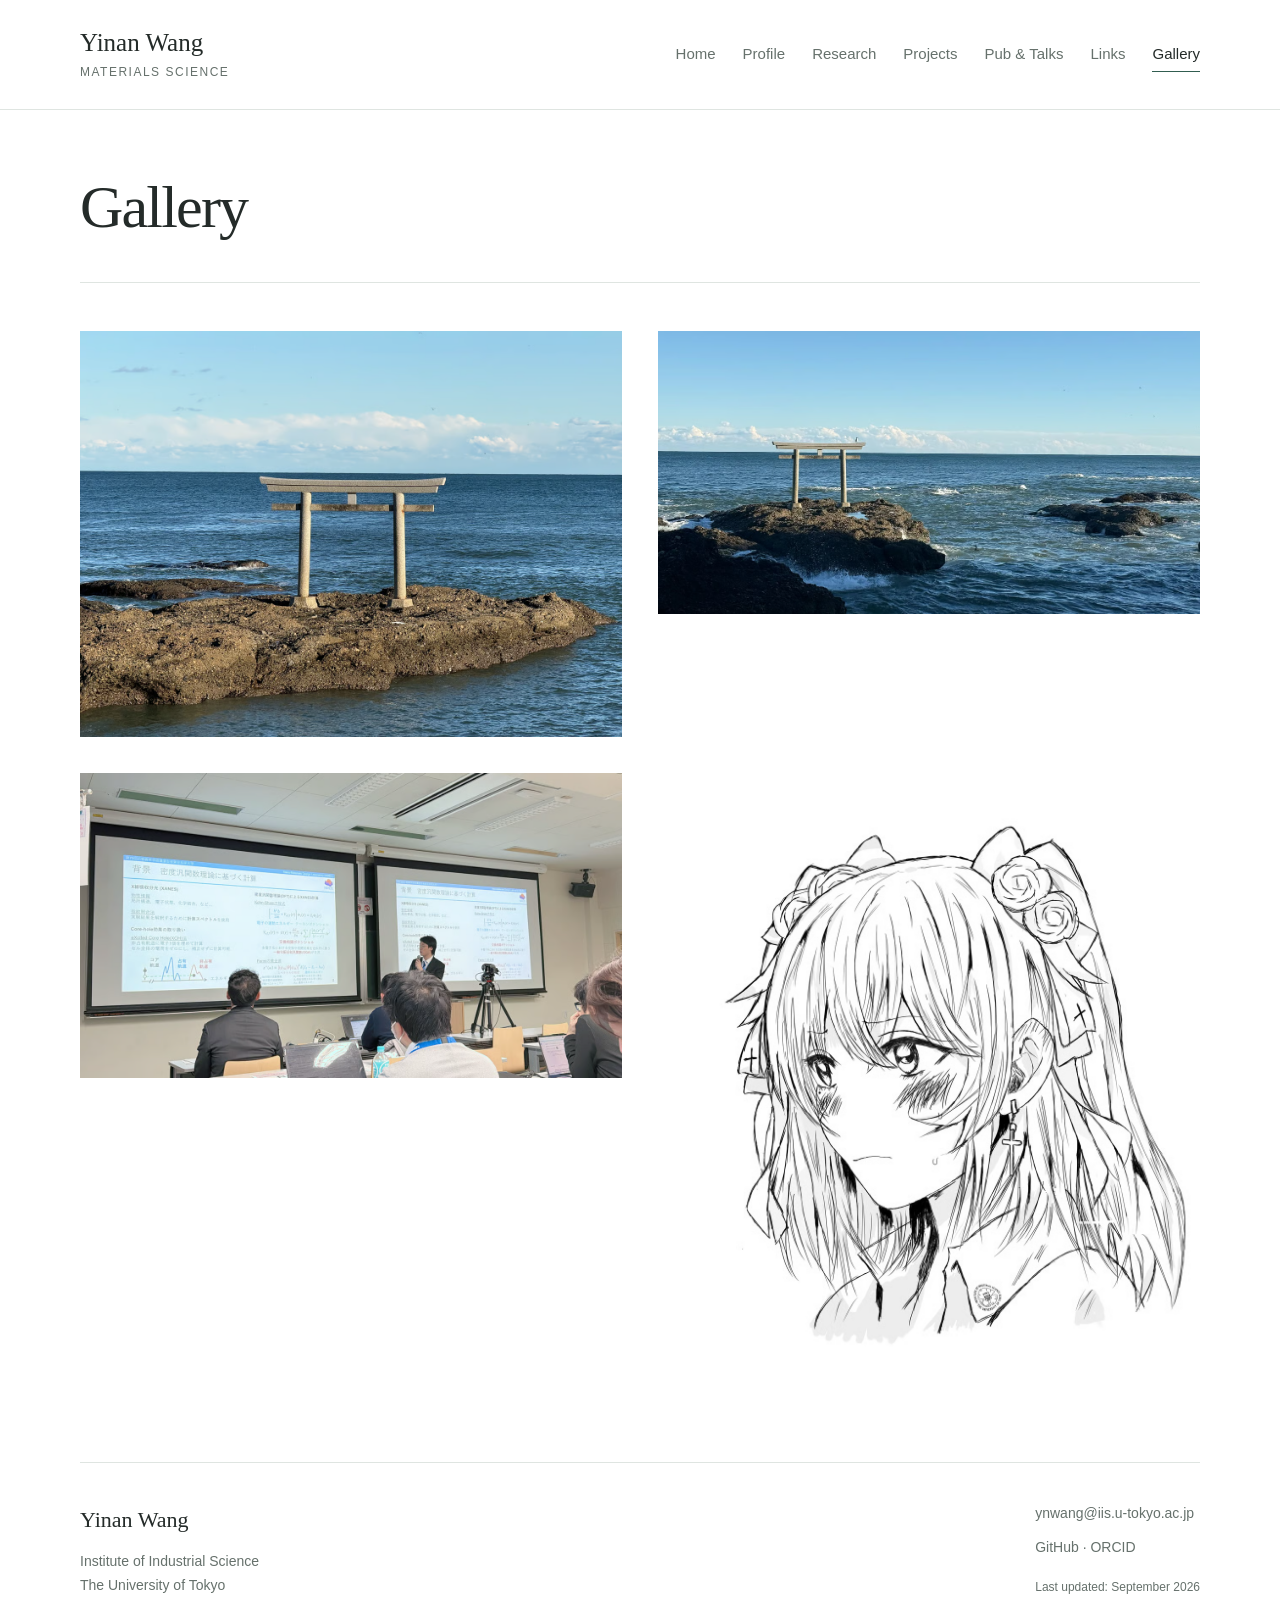
==== commit 95ad234b: "Showcase xspectra-gpu and separate publications from preprints" ====
--- a/gallery.html
+++ b/gallery.html
@@ -1,3 +1,3 @@
 <!doctype html>
 <html lang="en"><head><meta charset="utf-8"><meta name="viewport" content="width=device-width,initial-scale=1"><title>Gallery | Yinan Wang</title><meta name="description" content="Yinan Wang — materials science, measurement informatics, machine learning, XAS and EELS at the University of Tokyo."><meta name="theme-color" content="#ffffff"><link rel="canonical" href="https://yinanwang-iis.github.io/gallery.html"><link rel="icon" href="favicon.svg" type="image/svg+xml"><link rel="stylesheet" href="style.css?v=20260926-editorial"></head>
-<body><a class="skip" href="#main">Skip to content</a><header><nav aria-label="Main navigation"><a class="wordmark" href="index.html">Yinan Wang<span>Materials Science</span></a><div class="nav-links"><a href="index.html">Home</a><a href="profile.html">Profile</a><a href="research.html">Research</a><a href="pub-and-talks.html">Pub & Talks</a><a href="links.html">Links</a><a href="gallery.html" aria-current="page">Gallery</a></div></nav></header><main id="main"><div class="page-title"><h1>Gallery</h1></div><section class="section gallery" aria-label="Photo gallery"><a href="gallery-1.avif" aria-label="View torii gate on the rocky coast"><img class="" src="gallery-1.avif" width="1280" height="960" alt="Torii gate on the rocky coast" loading="lazy" decoding="async"></a><a href="gallery-2.avif" aria-label="View torii gate and the open sea"><img class="" src="gallery-2.avif" width="1280" height="669" alt="Torii gate and the open sea" loading="lazy" decoding="async"></a><a href="gallery-3.avif" aria-label="View research presentation"><img class="" src="gallery-3.avif" width="1280" height="720" alt="Research presentation" loading="lazy" decoding="async"></a><a href="gallery-4.avif" aria-label="View black-and-white character illustration"><img class="" src="gallery-4.avif" width="1110" height="1280" alt="Black-and-white character illustration" loading="lazy" decoding="async"></a></section></main><footer><div><strong>Yinan Wang</strong><p>Institute of Industrial Science<br>The University of Tokyo</p></div><div><a href="mailto:ynwang@iis.u-tokyo.ac.jp">ynwang@iis.u-tokyo.ac.jp</a><p><a href="https://github.com/YinanWang-iis">GitHub</a> · <a href="https://orcid.org/0009-0008-8642-6753">ORCID</a></p><small>Last updated: September 2026</small></div></footer></body></html>+<body><a class="skip" href="#main">Skip to content</a><header><nav aria-label="Main navigation"><a class="wordmark" href="index.html">Yinan Wang<span>Materials Science</span></a><div class="nav-links"><a href="index.html">Home</a><a href="profile.html">Profile</a><a href="research.html">Research</a><a href="projects.html">Projects</a><a href="pub-and-talks.html">Pub & Talks</a><a href="links.html">Links</a><a href="gallery.html" aria-current="page">Gallery</a></div></nav></header><main id="main"><div class="page-title"><h1>Gallery</h1></div><section class="section gallery" aria-label="Photo gallery"><a href="gallery-1.avif" aria-label="View torii gate on the rocky coast"><img class="" src="gallery-1.avif" width="1280" height="960" alt="Torii gate on the rocky coast" loading="lazy" decoding="async"></a><a href="gallery-2.avif" aria-label="View torii gate and the open sea"><img class="" src="gallery-2.avif" width="1280" height="669" alt="Torii gate and the open sea" loading="lazy" decoding="async"></a><a href="gallery-3.avif" aria-label="View research presentation"><img class="" src="gallery-3.avif" width="1280" height="720" alt="Research presentation" loading="lazy" decoding="async"></a><a href="gallery-4.avif" aria-label="View black-and-white character illustration"><img class="" src="gallery-4.avif" width="1110" height="1280" alt="Black-and-white character illustration" loading="lazy" decoding="async"></a></section></main><footer><div><strong>Yinan Wang</strong><p>Institute of Industrial Science<br>The University of Tokyo</p></div><div><a href="mailto:ynwang@iis.u-tokyo.ac.jp">ynwang@iis.u-tokyo.ac.jp</a><p><a href="https://github.com/YinanWang-iis">GitHub</a> · <a href="https://orcid.org/0009-0008-8642-6753">ORCID</a></p><small>Last updated: September 2026</small></div></footer></body></html>
--- a/style.css
+++ b/style.css
@@ -8,3 +8,5 @@
 @media(max-width:600px){body{font-size:16px}nav{padding:24px;flex-direction:column;gap:20px}.wordmark{font-size:24px}.wordmark span{font-size:12px}.nav-links{justify-content:flex-start;gap:9px 21px;max-width:none}.nav-links a{font-size:14px}.home-intro,.section,footer,.page-title,.campus-photo{margin-left:24px;margin-right:24px}.home-intro{display:flex;flex-direction:column;align-items:flex-start;padding:40px 0;gap:28px}.affiliation{font-size:13px;margin-bottom:24px;max-width:290px}h1{font-size:49px;letter-spacing:-1.3px}.intro-field{font-size:23px}.intro-photo{display:flex;align-items:flex-end;gap:20px}.intro-photo img{width:145px;height:175px}.intro-photo figcaption{margin:0 0 3px}.intro-links{gap:22px;margin-top:22px}.intro-links a{font-size:14px}.section{padding:34px 0}.home-section>.section-heading{display:block}.home-section>.section-heading .quiet-link{margin-top:12px}.home-section>.section-heading h2{font-size:27px}.news li{grid-template-columns:62px minmax(0,1fr);gap:16px;font-size:15px;padding-bottom:20px}.news time{font-size:13px}.research-grid{grid-template-columns:1fr;gap:24px}.research-grid h3{font-size:18px}.education-list>div{grid-template-columns:1fr;gap:5px;margin-bottom:23px}.skills-grid{grid-template-columns:1fr;gap:24px}.plain-list li{font-size:15px}.campus-photo{padding-top:10px;margin-bottom:38px}.campus-photo img{height:180px}.page-title{padding:40px 0 30px}.page-title h1{font-size:43px;letter-spacing:-1.1px}.prose,.research-overview,.research-detail,.publications,.links-directory{width:calc(100% - 48px);margin-left:auto;margin-right:auto}.prose h2,.research-detail h2,.publications h2{font-size:28px}.research-project h3{font-size:20px}.research-context{padding-left:18px}.research-topics{gap:13px 25px}.paper-title{font-size:23px}.publication-entry{padding:23px 0}.talk-entry h3{font-size:18px}.paper-authors,.paper-meta{font-size:14px}.directory-link{grid-template-columns:1fr 20px;gap:3px 12px;padding:16px 0}.directory-name{font-size:18px}.directory-detail{grid-column:1;grid-row:2;font-size:14px}.external-mark{grid-column:2;grid-row:1 / span 2;align-self:center}.gallery{grid-template-columns:1fr;gap:25px}.links-directory{padding-bottom:30px}footer{flex-direction:column;gap:10px;padding:30px 0}footer p{margin-bottom:12px}}
 @media(prefers-reduced-motion:reduce){html{scroll-behavior:auto}}@media print{header,.intro-photo,.campus-photo,footer,.skip{display:none}body{font-size:11pt}.section,.home-intro,.page-title{margin:0;padding:20px 0}.home-section{display:block}.publication-entry,.talk-entry{break-inside:avoid}a{color:inherit}}
 @media(max-width:600px){.nav-links{display:grid;grid-template-columns:repeat(3,max-content);gap:8px 25px}}
+
+.research-figure{margin:25px 0 30px}.research-figure>a{display:block;max-width:640px;margin:0 auto;background:#f8faf8;outline-offset:5px}.research-figure img{display:block;width:100%;height:auto}.research-figure figcaption{font-size:14px;line-height:1.65;color:var(--muted);max-width:640px;margin:14px auto 0}.research-figure figcaption span{display:block;font-size:12px;margin-top:5px;color:#737e77}.research-figure>a:hover{outline:1px solid var(--line)}@media(max-width:600px){.research-figure{margin:22px 0}.research-figure figcaption{font-size:14px}}
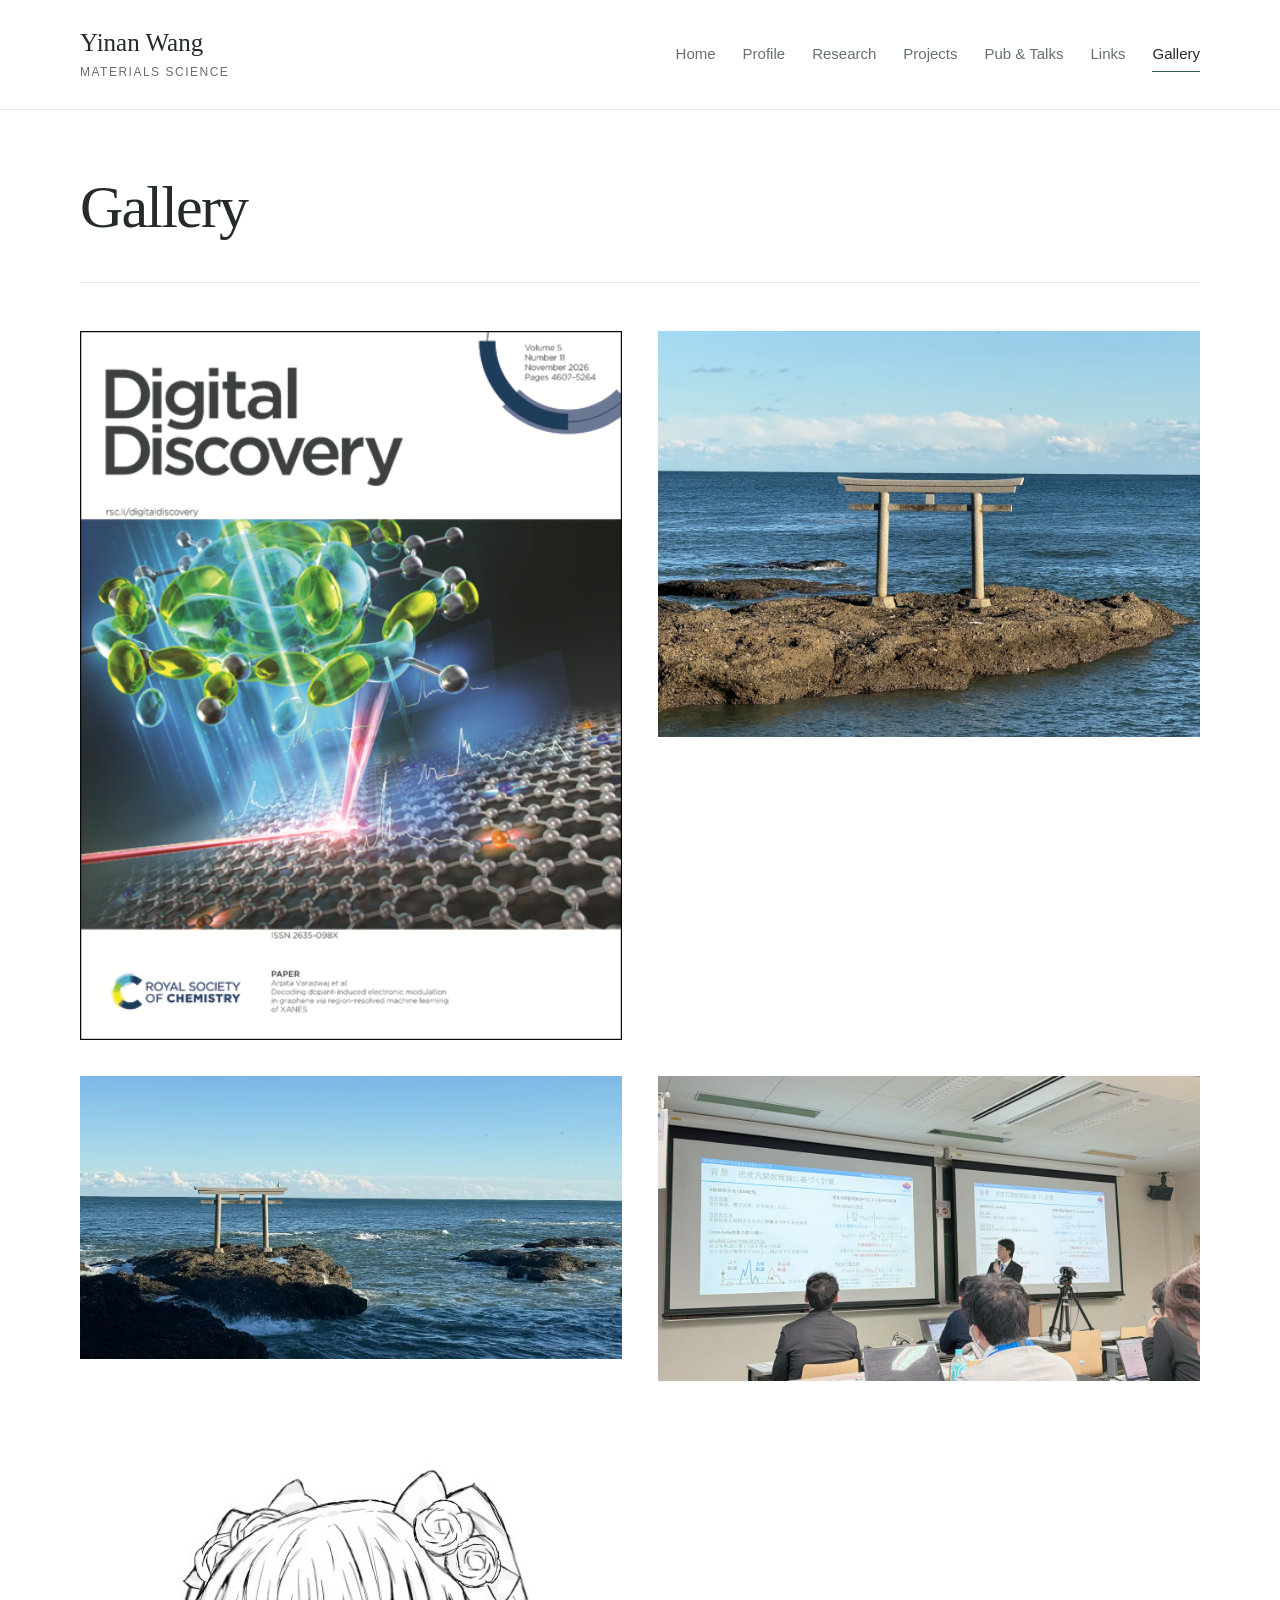
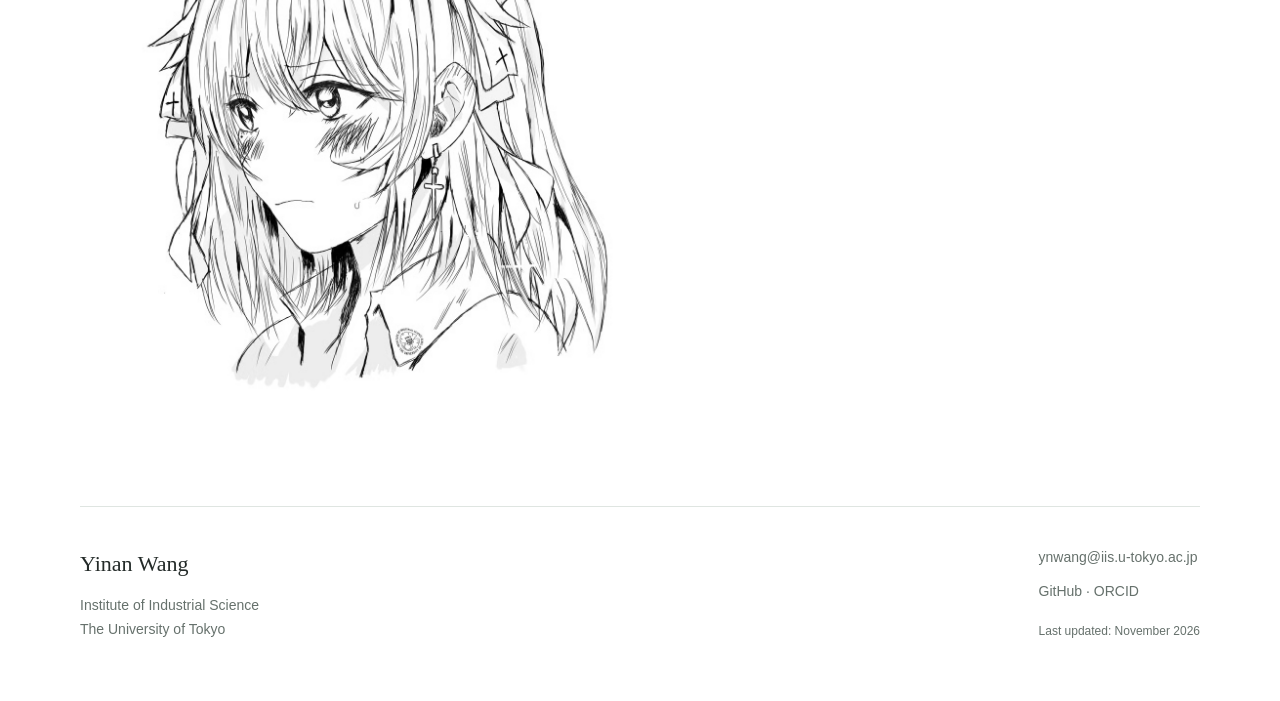
==== commit a0843211: "Add Digital Discovery cover and update research figures" ====
--- a/gallery.html
+++ b/gallery.html
@@ -1,3 +1,3 @@
 <!doctype html>
 <html lang="en"><head><meta charset="utf-8"><meta name="viewport" content="width=device-width,initial-scale=1"><title>Gallery | Yinan Wang</title><meta name="description" content="Yinan Wang — materials science, measurement informatics, machine learning, XAS and EELS at the University of Tokyo."><meta name="theme-color" content="#ffffff"><link rel="canonical" href="https://yinanwang-iis.github.io/gallery.html"><link rel="icon" href="favicon.svg" type="image/svg+xml"><link rel="stylesheet" href="style.css?v=20260926-editorial"></head>
-<body><a class="skip" href="#main">Skip to content</a><header><nav aria-label="Main navigation"><a class="wordmark" href="index.html">Yinan Wang<span>Materials Science</span></a><div class="nav-links"><a href="index.html">Home</a><a href="profile.html">Profile</a><a href="research.html">Research</a><a href="projects.html">Projects</a><a href="pub-and-talks.html">Pub & Talks</a><a href="links.html">Links</a><a href="gallery.html" aria-current="page">Gallery</a></div></nav></header><main id="main"><div class="page-title"><h1>Gallery</h1></div><section class="section gallery" aria-label="Photo gallery"><a href="gallery-1.avif" aria-label="View torii gate on the rocky coast"><img class="" src="gallery-1.avif" width="1280" height="960" alt="Torii gate on the rocky coast" loading="lazy" decoding="async"></a><a href="gallery-2.avif" aria-label="View torii gate and the open sea"><img class="" src="gallery-2.avif" width="1280" height="669" alt="Torii gate and the open sea" loading="lazy" decoding="async"></a><a href="gallery-3.avif" aria-label="View research presentation"><img class="" src="gallery-3.avif" width="1280" height="720" alt="Research presentation" loading="lazy" decoding="async"></a><a href="gallery-4.avif" aria-label="View black-and-white character illustration"><img class="" src="gallery-4.avif" width="1110" height="1280" alt="Black-and-white character illustration" loading="lazy" decoding="async"></a></section></main><footer><div><strong>Yinan Wang</strong><p>Institute of Industrial Science<br>The University of Tokyo</p></div><div><a href="mailto:ynwang@iis.u-tokyo.ac.jp">ynwang@iis.u-tokyo.ac.jp</a><p><a href="https://github.com/YinanWang-iis">GitHub</a> · <a href="https://orcid.org/0009-0008-8642-6753">ORCID</a></p><small>Last updated: September 2026</small></div></footer></body></html>+<body><a class="skip" href="#main">Skip to content</a><header><nav aria-label="Main navigation"><a class="wordmark" href="index.html">Yinan Wang<span>Materials Science</span></a><div class="nav-links"><a href="index.html">Home</a><a href="profile.html">Profile</a><a href="research.html">Research</a><a href="projects.html">Projects</a><a href="pub-and-talks.html">Pub & Talks</a><a href="links.html">Links</a><a href="gallery.html" aria-current="page">Gallery</a></div></nav></header><main id="main"><div class="page-title"><h1>Gallery</h1></div><section class="section gallery" aria-label="Image gallery"><a href="gallery-digital-discovery-cover.png" aria-label="View Digital Discovery cover, November 2026"><img src="gallery-digital-discovery-cover.png" width="472" height="618" alt="Digital Discovery cover, November 2026, featuring graphene, electronic orbitals, and X-ray absorption spectra" loading="lazy" decoding="async"></a><a href="gallery-1.avif" aria-label="View torii gate on the rocky coast"><img class="" src="gallery-1.avif" width="1280" height="960" alt="Torii gate on the rocky coast" loading="lazy" decoding="async"></a><a href="gallery-2.avif" aria-label="View torii gate and the open sea"><img class="" src="gallery-2.avif" width="1280" height="669" alt="Torii gate and the open sea" loading="lazy" decoding="async"></a><a href="gallery-3.avif" aria-label="View research presentation"><img class="" src="gallery-3.avif" width="1280" height="720" alt="Research presentation" loading="lazy" decoding="async"></a><a href="gallery-4.avif" aria-label="View black-and-white character illustration"><img class="" src="gallery-4.avif" width="1110" height="1280" alt="Black-and-white character illustration" loading="lazy" decoding="async"></a></section></main><footer><div><strong>Yinan Wang</strong><p>Institute of Industrial Science<br>The University of Tokyo</p></div><div><a href="mailto:ynwang@iis.u-tokyo.ac.jp">ynwang@iis.u-tokyo.ac.jp</a><p><a href="https://github.com/YinanWang-iis">GitHub</a> · <a href="https://orcid.org/0009-0008-8642-6753">ORCID</a></p><small>Last updated: November 2026</small></div></footer></body></html>
